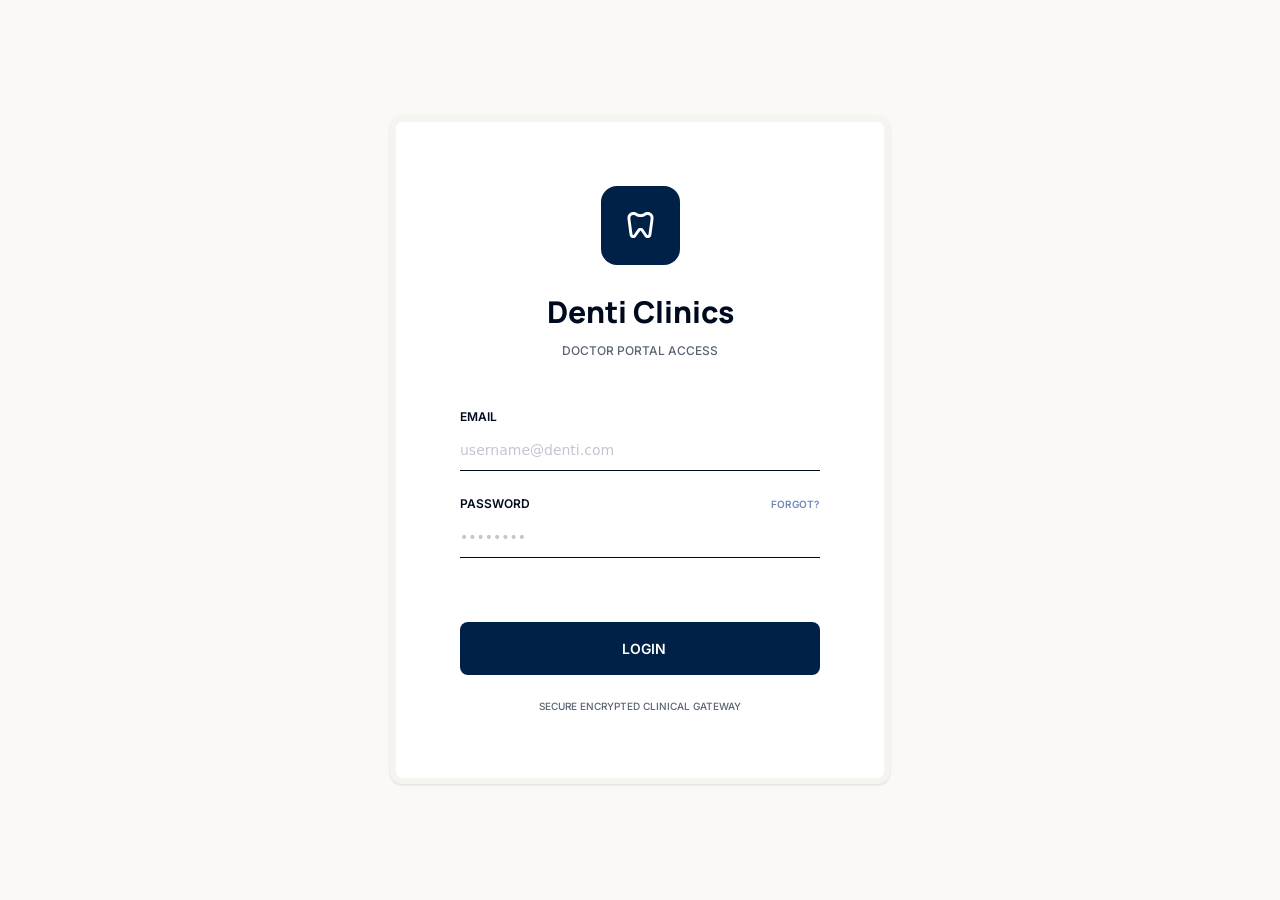
==== login.html @ 8f2dcdc9 "first page" ====
<!DOCTYPE html>
<html lang="en">
<head>
    <meta charset="UTF-8">
    <meta name="viewport" content="width=device-width, initial-scale=1.0">
    <link href="./assets/css/src/output.css" rel="stylesheet">
    <title>Login - Denti Clinics</title>
    <link rel="preconnect" href="https://fonts.googleapis.com">
<link rel="preconnect" href="https://fonts.gstatic.com" crossorigin>
<link href="https://fonts.googleapis.com/css2?family=Manrope:wght@200..800&display=swap" rel="stylesheet">
<link rel="preconnect" href="https://fonts.googleapis.com">
<link rel="preconnect" href="https://fonts.gstatic.com" crossorigin>
<link href="https://fonts.googleapis.com/css2?family=Inter:ital,opsz,wght@0,14..32,100..900;1,14..32,100..900&display=swap" rel="stylesheet">
</head>

<body class="flex items-center justify-center min-h-screen bg-[#faf9f6]">

<div class="col bg-white w-125 h-[667.15px] gap-12 rounded-xl border-[6px] border-[#f5f4f1] shadow-sm p-[64px]">

    <div class="col items-center gap-2  text-center">
        <div class=" bg-[#002147] rounded-2xl   mb-4"><img class=" m-[26px]  w-[27px] h-[27.05px]" src="./assets/imgs/Container.svg" alt="Denti Clinics Logo"></div>
        <h1 class="text-[#000A1E] text-[30px] font-manrope font-extrabold">Denti Clinics</h1>
        <p class="text-[12px] text-[#5A6375] font-inter font-medium">DOCTOR PORTAL ACCESS</p>
    </div>

    <form class="col gap-6  ">
        
        <div class="col gap-1">
            <label class="text-[12px] text-[#000A1E] uppercase  font-inter font-semibold" for="email">Email</label>
            <input class=" border-b border-[#000A1E] px-0 py-2.5 text-sm text-[#000A1E] outline-none placeholder:text-[#C4C6CF]"
                id="email" type="text" placeholder="username@denti.com">
        </div>

        <div class="col gap-1">
            <div class="flex  gap-60.25 items-center">
                <label class="text-[12px]   text-[#000A1E] uppercase  font-inter font-semibold" for="password">Password</label>
                <a href="#" class="text-[10px] text-[#708AB5] uppercase font-inter font-semibold ">Forgot?</a>
            </div>
            <input class=" border-b border-[#000A1E] px-0 py-2.5 text-sm text-[#000A1E] outline-none   placeholder:text-[#C4C6CF]"
                id="password" type="password" placeholder="••••••••">
        </div>

        <button class="mt-10 w-full py-4 px-[161.5px] bg-[#002147] text-white font-inter font-semibold cursor-pointer text-[14px] uppercase rounded-lg "
                type="submit">Login</button>
        <p class="text-center font-inter font-medium text-[#5A6375] text-[10px]" > SECURE ENCRYPTED CLINICAL GATEWAY</p>
    </form>

</div>

</body>
</html>
---- assets/css/src/output.css ----
/*! tailwindcss v4.2.4 | MIT License | https://tailwindcss.com */
@layer properties;
@layer theme, base, components, utilities;
@layer theme {
  :root, :host {
    --font-sans: ui-sans-serif, system-ui, sans-serif, "Apple Color Emoji",
      "Segoe UI Emoji", "Segoe UI Symbol", "Noto Color Emoji";
    --font-mono: ui-monospace, SFMono-Regular, Menlo, Monaco, Consolas, "Liberation Mono",
      "Courier New", monospace;
    --color-amber-200: oklch(92.4% 0.12 95.746);
    --color-white: #fff;
    --spacing: 0.25rem;
    --text-sm: 0.875rem;
    --text-sm--line-height: calc(1.25 / 0.875);
    --font-weight-medium: 500;
    --font-weight-semibold: 600;
    --font-weight-extrabold: 800;
    --tracking-wider: 0.05em;
    --tracking-widest: 0.1em;
    --radius-lg: 0.5rem;
    --radius-xl: 0.75rem;
    --radius-2xl: 1rem;
    --radius-3xl: 1.5rem;
    --default-font-family: var(--font-sans);
    --default-mono-font-family: var(--font-mono);
    --font-manrope: 'Manrope';
    --font-inter: 'Inter';
  }
}
@layer base {
  *, ::after, ::before, ::backdrop, ::file-selector-button {
    box-sizing: border-box;
    margin: 0;
    padding: 0;
    border: 0 solid;
  }
  html, :host {
    line-height: 1.5;
    -webkit-text-size-adjust: 100%;
    tab-size: 4;
    font-family: var(--default-font-family, ui-sans-serif, system-ui, sans-serif, "Apple Color Emoji", "Segoe UI Emoji", "Segoe UI Symbol", "Noto Color Emoji");
    font-feature-settings: var(--default-font-feature-settings, normal);
    font-variation-settings: var(--default-font-variation-settings, normal);
    -webkit-tap-highlight-color: transparent;
  }
  hr {
    height: 0;
    color: inherit;
    border-top-width: 1px;
  }
  abbr:where([title]) {
    -webkit-text-decoration: underline dotted;
    text-decoration: underline dotted;
  }
  h1, h2, h3, h4, h5, h6 {
    font-size: inherit;
    font-weight: inherit;
  }
  a {
    color: inherit;
    -webkit-text-decoration: inherit;
    text-decoration: inherit;
  }
  b, strong {
    font-weight: bolder;
  }
  code, kbd, samp, pre {
    font-family: var(--default-mono-font-family, ui-monospace, SFMono-Regular, Menlo, Monaco, Consolas, "Liberation Mono", "Courier New", monospace);
    font-feature-settings: var(--default-mono-font-feature-settings, normal);
    font-variation-settings: var(--default-mono-font-variation-settings, normal);
    font-size: 1em;
  }
  small {
    font-size: 80%;
  }
  sub, sup {
    font-size: 75%;
    line-height: 0;
    position: relative;
    vertical-align: baseline;
  }
  sub {
    bottom: -0.25em;
  }
  sup {
    top: -0.5em;
  }
  table {
    text-indent: 0;
    border-color: inherit;
    border-collapse: collapse;
  }
  :-moz-focusring {
    outline: auto;
  }
  progress {
    vertical-align: baseline;
  }
  summary {
    display: list-item;
  }
  ol, ul, menu {
    list-style: none;
  }
  img, svg, video, canvas, audio, iframe, embed, object {
    display: block;
    vertical-align: middle;
  }
  img, video {
    max-width: 100%;
    height: auto;
  }
  button, input, select, optgroup, textarea, ::file-selector-button {
    font: inherit;
    font-feature-settings: inherit;
    font-variation-settings: inherit;
    letter-spacing: inherit;
    color: inherit;
    border-radius: 0;
    background-color: transparent;
    opacity: 1;
  }
  :where(select:is([multiple], [size])) optgroup {
    font-weight: bolder;
  }
  :where(select:is([multiple], [size])) optgroup option {
    padding-inline-start: 20px;
  }
  ::file-selector-button {
    margin-inline-end: 4px;
  }
  ::placeholder {
    opacity: 1;
  }
  @supports (not (-webkit-appearance: -apple-pay-button))  or (contain-intrinsic-size: 1px) {
    ::placeholder {
      color: currentcolor;
      @supports (color: color-mix(in lab, red, red)) {
        color: color-mix(in oklab, currentcolor 50%, transparent);
      }
    }
  }
  textarea {
    resize: vertical;
  }
  ::-webkit-search-decoration {
    -webkit-appearance: none;
  }
  ::-webkit-date-and-time-value {
    min-height: 1lh;
    text-align: inherit;
  }
  ::-webkit-datetime-edit {
    display: inline-flex;
  }
  ::-webkit-datetime-edit-fields-wrapper {
    padding: 0;
  }
  ::-webkit-datetime-edit, ::-webkit-datetime-edit-year-field, ::-webkit-datetime-edit-month-field, ::-webkit-datetime-edit-day-field, ::-webkit-datetime-edit-hour-field, ::-webkit-datetime-edit-minute-field, ::-webkit-datetime-edit-second-field, ::-webkit-datetime-edit-millisecond-field, ::-webkit-datetime-edit-meridiem-field {
    padding-block: 0;
  }
  ::-webkit-calendar-picker-indicator {
    line-height: 1;
  }
  :-moz-ui-invalid {
    box-shadow: none;
  }
  button, input:where([type="button"], [type="reset"], [type="submit"]), ::file-selector-button {
    appearance: button;
  }
  ::-webkit-inner-spin-button, ::-webkit-outer-spin-button {
    height: auto;
  }
  [hidden]:where(:not([hidden="until-found"])) {
    display: none !important;
  }
}
@layer utilities {
  .m-0 {
    margin: calc(var(--spacing) * 0);
  }
  .m-\[26px\] {
    margin: 26px;
  }
  .mt-10 {
    margin-top: calc(var(--spacing) * 10);
  }
  .mt-16 {
    margin-top: calc(var(--spacing) * 16);
  }
  .mt-\[40px\] {
    margin-top: 40px;
  }
  .mt-\[64px\] {
    margin-top: 64px;
  }
  .mb-4 {
    margin-bottom: calc(var(--spacing) * 4);
  }
  .col {
    display: flex;
    flex-direction: column;
  }
  .flex {
    display: flex;
  }
  .table {
    display: table;
  }
  .h-\[27\.05px\] {
    height: 27.05px;
  }
  .h-\[27\.15px\] {
    height: 27.15px;
  }
  .h-\[28\.15px\] {
    height: 28.15px;
  }
  .h-\[28\.15002147\] {
    height: 28.15002147;
  }
  .h-\[80px\] {
    height: 80px;
  }
  .h-\[587\.15px\] {
    height: 587.15px;
  }
  .h-\[667\.15px\] {
    height: 667.15px;
  }
  .min-h-screen {
    min-height: 100vh;
  }
  .w-125 {
    width: calc(var(--spacing) * 125);
  }
  .w-\[27px\] {
    width: 27px;
  }
  .w-\[28\.73px\] {
    width: 28.73px;
  }
  .w-\[80px\] {
    width: 80px;
  }
  .w-\[80pxpx\] {
    width: 80pxpx;
  }
  .w-\[500px\] {
    width: 500px;
  }
  .w-full {
    width: 100%;
  }
  .border-collapse {
    border-collapse: collapse;
  }
  .cursor-pointer {
    cursor: pointer;
  }
  .resize {
    resize: both;
  }
  .items-center {
    align-items: center;
  }
  .justify-between {
    justify-content: space-between;
  }
  .justify-center {
    justify-content: center;
  }
  .gap-1 {
    gap: calc(var(--spacing) * 1);
  }
  .gap-2 {
    gap: calc(var(--spacing) * 2);
  }
  .gap-6 {
    gap: calc(var(--spacing) * 6);
  }
  .gap-12 {
    gap: calc(var(--spacing) * 12);
  }
  .gap-60 {
    gap: calc(var(--spacing) * 60);
  }
  .gap-60\.25 {
    gap: calc(var(--spacing) * 60.25);
  }
  .gap-79 {
    gap: calc(var(--spacing) * 79);
  }
  .gap-79\.5 {
    gap: calc(var(--spacing) * 79.5);
  }
  .gap-795 {
    gap: calc(var(--spacing) * 795);
  }
  .gap-\[8px\] {
    gap: 8px;
  }
  .gap-\[48px\] {
    gap: 48px;
  }
  .gap-\[318px\] {
    gap: 318px;
  }
  .rounded-2xl {
    border-radius: var(--radius-2xl);
  }
  .rounded-3xl {
    border-radius: var(--radius-3xl);
  }
  .rounded-lg {
    border-radius: var(--radius-lg);
  }
  .rounded-xl {
    border-radius: var(--radius-xl);
  }
  .border {
    border-style: var(--tw-border-style);
    border-width: 1px;
  }
  .border-2 {
    border-style: var(--tw-border-style);
    border-width: 2px;
  }
  .border-\[6px\] {
    border-style: var(--tw-border-style);
    border-width: 6px;
  }
  .border-b {
    border-bottom-style: var(--tw-border-style);
    border-bottom-width: 1px;
  }
  .border-\[\#000A1E\] {
    border-color: #000A1E;
  }
  .border-\[\#f5f4f1\] {
    border-color: #f5f4f1;
  }
  .bg-\[\#002147\] {
    background-color: #002147;
  }
  .bg-\[\#faf9f6\] {
    background-color: #faf9f6;
  }
  .bg-\[002147\] {
    background-color: 002147;
  }
  .bg-amber-200 {
    background-color: var(--color-amber-200);
  }
  .bg-transparent {
    background-color: transparent;
  }
  .bg-white {
    background-color: var(--color-white);
  }
  .p-2 {
    padding: calc(var(--spacing) * 2);
  }
  .p-\[26\.5\] {
    padding: 26.5;
  }
  .p-\[26\.5px\] {
    padding: 26.5px;
  }
  .p-\[64px\] {
    padding: 64px;
  }
  .px-0 {
    padding-inline: calc(var(--spacing) * 0);
  }
  .px-\[161\.5px\] {
    padding-inline: 161.5px;
  }
  .py-2 {
    padding-block: calc(var(--spacing) * 2);
  }
  .py-2\.5 {
    padding-block: calc(var(--spacing) * 2.5);
  }
  .py-4 {
    padding-block: calc(var(--spacing) * 4);
  }
  .py-\[8px\] {
    padding-block: 8px;
  }
  .py-\[10px\] {
    padding-block: 10px;
  }
  .pt-\[64px\] {
    padding-top: 64px;
  }
  .text-center {
    text-align: center;
  }
  .font-inter {
    font-family: var(--font-inter);
  }
  .font-manrope {
    font-family: var(--font-manrope);
  }
  .text-sm {
    font-size: var(--text-sm);
    line-height: var(--tw-leading, var(--text-sm--line-height));
  }
  .text-\[10px\] {
    font-size: 10px;
  }
  .text-\[11px\] {
    font-size: 11px;
  }
  .text-\[12px\] {
    font-size: 12px;
  }
  .text-\[14px\] {
    font-size: 14px;
  }
  .text-\[30px\] {
    font-size: 30px;
  }
  .font-extrabold {
    --tw-font-weight: var(--font-weight-extrabold);
    font-weight: var(--font-weight-extrabold);
  }
  .font-medium {
    --tw-font-weight: var(--font-weight-medium);
    font-weight: var(--font-weight-medium);
  }
  .font-semibold {
    --tw-font-weight: var(--font-weight-semibold);
    font-weight: var(--font-weight-semibold);
  }
  .tracking-wider {
    --tw-tracking: var(--tracking-wider);
    letter-spacing: var(--tracking-wider);
  }
  .tracking-widest {
    --tw-tracking: var(--tracking-widest);
    letter-spacing: var(--tracking-widest);
  }
  .text-\[\#000A1E\] {
    color: #000A1E;
  }
  .text-\[\#5A6375\] {
    color: #5A6375;
  }
  .text-\[\#708AB5\] {
    color: #708AB5;
  }
  .text-\[\#888780\] {
    color: #888780;
  }
  .text-white {
    color: var(--color-white);
  }
  .uppercase {
    text-transform: uppercase;
  }
  .underline {
    text-decoration-line: underline;
  }
  .opacity-0 {
    opacity: 0%;
  }
  .opacity-\[\.05\] {
    opacity: .05;
  }
  .shadow-sm {
    --tw-shadow: 0 1px 3px 0 var(--tw-shadow-color, rgb(0 0 0 / 0.1)), 0 1px 2px -1px var(--tw-shadow-color, rgb(0 0 0 / 0.1));
    box-shadow: var(--tw-inset-shadow), var(--tw-inset-ring-shadow), var(--tw-ring-offset-shadow), var(--tw-ring-shadow), var(--tw-shadow);
  }
  .outline {
    outline-style: var(--tw-outline-style);
    outline-width: 1px;
  }
  .filter {
    filter: var(--tw-blur,) var(--tw-brightness,) var(--tw-contrast,) var(--tw-grayscale,) var(--tw-hue-rotate,) var(--tw-invert,) var(--tw-saturate,) var(--tw-sepia,) var(--tw-drop-shadow,);
  }
  .outline-none {
    --tw-outline-style: none;
    outline-style: none;
  }
  .placeholder\:text-\[\#C4C6CF\] {
    &::placeholder {
      color: #C4C6CF;
    }
  }
}
@property --tw-border-style {
  syntax: "*";
  inherits: false;
  initial-value: solid;
}
@property --tw-font-weight {
  syntax: "*";
  inherits: false;
}
@property --tw-tracking {
  syntax: "*";
  inherits: false;
}
@property --tw-shadow {
  syntax: "*";
  inherits: false;
  initial-value: 0 0 #0000;
}
@property --tw-shadow-color {
  syntax: "*";
  inherits: false;
}
@property --tw-shadow-alpha {
  syntax: "<percentage>";
  inherits: false;
  initial-value: 100%;
}
@property --tw-inset-shadow {
  syntax: "*";
  inherits: false;
  initial-value: 0 0 #0000;
}
@property --tw-inset-shadow-color {
  syntax: "*";
  inherits: false;
}
@property --tw-inset-shadow-alpha {
  syntax: "<percentage>";
  inherits: false;
  initial-value: 100%;
}
@property --tw-ring-color {
  syntax: "*";
  inherits: false;
}
@property --tw-ring-shadow {
  syntax: "*";
  inherits: false;
  initial-value: 0 0 #0000;
}
@property --tw-inset-ring-color {
  syntax: "*";
  inherits: false;
}
@property --tw-inset-ring-shadow {
  syntax: "*";
  inherits: false;
  initial-value: 0 0 #0000;
}
@property --tw-ring-inset {
  syntax: "*";
  inherits: false;
}
@property --tw-ring-offset-width {
  syntax: "<length>";
  inherits: false;
  initial-value: 0px;
}
@property --tw-ring-offset-color {
  syntax: "*";
  inherits: false;
  initial-value: #fff;
}
@property --tw-ring-offset-shadow {
  syntax: "*";
  inherits: false;
  initial-value: 0 0 #0000;
}
@property --tw-outline-style {
  syntax: "*";
  inherits: false;
  initial-value: solid;
}
@property --tw-blur {
  syntax: "*";
  inherits: false;
}
@property --tw-brightness {
  syntax: "*";
  inherits: false;
}
@property --tw-contrast {
  syntax: "*";
  inherits: false;
}
@property --tw-grayscale {
  syntax: "*";
  inherits: false;
}
@property --tw-hue-rotate {
  syntax: "*";
  inherits: false;
}
@property --tw-invert {
  syntax: "*";
  inherits: false;
}
@property --tw-opacity {
  syntax: "*";
  inherits: false;
}
@property --tw-saturate {
  syntax: "*";
  inherits: false;
}
@property --tw-sepia {
  syntax: "*";
  inherits: false;
}
@property --tw-drop-shadow {
  syntax: "*";
  inherits: false;
}
@property --tw-drop-shadow-color {
  syntax: "*";
  inherits: false;
}
@property --tw-drop-shadow-alpha {
  syntax: "<percentage>";
  inherits: false;
  initial-value: 100%;
}
@property --tw-drop-shadow-size {
  syntax: "*";
  inherits: false;
}
@layer properties {
  @supports ((-webkit-hyphens: none) and (not (margin-trim: inline))) or ((-moz-orient: inline) and (not (color:rgb(from red r g b)))) {
    *, ::before, ::after, ::backdrop {
      --tw-border-style: solid;
      --tw-font-weight: initial;
      --tw-tracking: initial;
      --tw-shadow: 0 0 #0000;
      --tw-shadow-color: initial;
      --tw-shadow-alpha: 100%;
      --tw-inset-shadow: 0 0 #0000;
      --tw-inset-shadow-color: initial;
      --tw-inset-shadow-alpha: 100%;
      --tw-ring-color: initial;
      --tw-ring-shadow: 0 0 #0000;
      --tw-inset-ring-color: initial;
      --tw-inset-ring-shadow: 0 0 #0000;
      --tw-ring-inset: initial;
      --tw-ring-offset-width: 0px;
      --tw-ring-offset-color: #fff;
      --tw-ring-offset-shadow: 0 0 #0000;
      --tw-outline-style: solid;
      --tw-blur: initial;
      --tw-brightness: initial;
      --tw-contrast: initial;
      --tw-grayscale: initial;
      --tw-hue-rotate: initial;
      --tw-invert: initial;
      --tw-opacity: initial;
      --tw-saturate: initial;
      --tw-sepia: initial;
      --tw-drop-shadow: initial;
      --tw-drop-shadow-color: initial;
      --tw-drop-shadow-alpha: 100%;
      --tw-drop-shadow-size: initial;
    }
  }
}
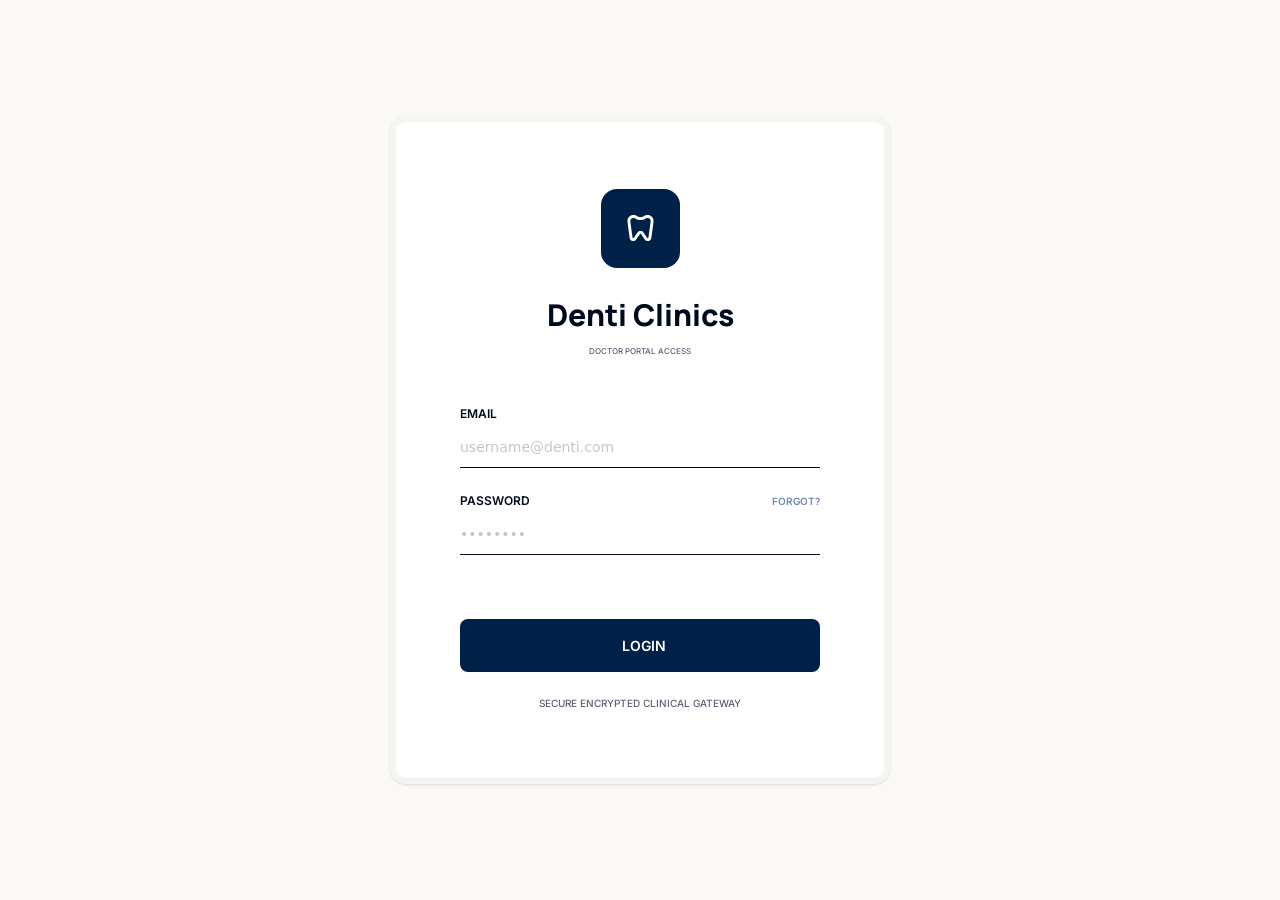
==== commit cda58705: "Login page Fully Responsive Done" ====
--- a/login.html
+++ b/login.html
@@ -13,14 +13,14 @@
 <link href="https://fonts.googleapis.com/css2?family=Inter:ital,opsz,wght@0,14..32,100..900;1,14..32,100..900&display=swap" rel="stylesheet">
 </head>
 
-<body class="flex items-center justify-center min-h-screen bg-[#faf9f6]">
+<body class="flex items-center justify-center min-h-screen bg-[#faf9f6] ">
 
-<div class="col bg-white w-125 h-[667.15px] gap-12 rounded-xl border-[6px] border-[#f5f4f1] shadow-sm p-[64px]">
+<div class="col bg-white lg:w-125  lg:h-[667.15px] lg:gap-12 lg:rounded-xl lg:border-[6px] border-[#f5f4f1] shadow-sm lg:p-[64px]  md:w-[426px] md:h-[598px] md:gap-2.5 md:p-[41px] md:lg:rounded-2xl  max-sm:w-[342px] max-sm:min-h-[566px] max-sm:gap-8 max-sm:p-[33px] max-sm:justify-center   sm:w-[342px] sm:min-h-[566px] sm:gap-8 sm:p-[33px] sm:justify-center ">
 
     <div class="col items-center gap-2  text-center">
         <div class=" bg-[#002147] rounded-2xl   mb-4"><img class=" m-[26px]  w-[27px] h-[27.05px]" src="./assets/imgs/Container.svg" alt="Denti Clinics Logo"></div>
-        <h1 class="text-[#000A1E] text-[30px] font-manrope font-extrabold">Denti Clinics</h1>
-        <p class="text-[12px] text-[#5A6375] font-inter font-medium">DOCTOR PORTAL ACCESS</p>
+        <h1 class="text-[#000A1E] max-sm:text-[25px] sm:text-[25px] md:text-[30px] font-manrope font-extrabold">Denti Clinics</h1>
+        <p class="text-[12px] sm:text-[8px] max-sm:text-[8px] text-[#5A6375] font-inter font-medium">DOCTOR PORTAL ACCESS</p>
     </div>
 
     <form class="col gap-6  ">
@@ -32,7 +32,7 @@
         </div>
 
         <div class="col gap-1">
-            <div class="flex  gap-60.25 items-center">
+            <div class="flex justify-between items-center">
                 <label class="text-[12px]   text-[#000A1E] uppercase  font-inter font-semibold" for="password">Password</label>
                 <a href="#" class="text-[10px] text-[#708AB5] uppercase font-inter font-semibold ">Forgot?</a>
             </div>
@@ -40,7 +40,7 @@
                 id="password" type="password" placeholder="••••••••">
         </div>
 
-        <button class="mt-10 w-full py-4 px-[161.5px] bg-[#002147] text-white font-inter font-semibold cursor-pointer text-[14px] uppercase rounded-lg "
+        <button class="lg:mt-10 md:mt-8 w-full  py-4  lg:px-[161.5px] md:px-[150.61px] bg-[#002147] text-white font-inter font-semibold cursor-pointer text-[14px] uppercase rounded-lg "
                 type="submit">Login</button>
         <p class="text-center font-inter font-medium text-[#5A6375] text-[10px]" > SECURE ENCRYPTED CLINICAL GATEWAY</p>
     </form>
--- a/assets/css/src/output.css
+++ b/assets/css/src/output.css
@@ -8,6 +8,7 @@
     --font-mono: ui-monospace, SFMono-Regular, Menlo, Monaco, Consolas, "Liberation Mono",
       "Courier New", monospace;
     --color-amber-200: oklch(92.4% 0.12 95.746);
+    --color-amber-500: oklch(76.9% 0.188 70.08);
     --color-white: #fff;
     --spacing: 0.25rem;
     --text-sm: 0.875rem;
@@ -176,23 +177,11 @@
   }
 }
 @layer utilities {
-  .m-0 {
-    margin: calc(var(--spacing) * 0);
-  }
   .m-\[26px\] {
     margin: 26px;
   }
   .mt-10 {
     margin-top: calc(var(--spacing) * 10);
-  }
-  .mt-16 {
-    margin-top: calc(var(--spacing) * 16);
-  }
-  .mt-\[40px\] {
-    margin-top: 40px;
-  }
-  .mt-\[64px\] {
-    margin-top: 64px;
   }
   .mb-4 {
     margin-bottom: calc(var(--spacing) * 4);
@@ -210,45 +199,12 @@
   .h-\[27\.05px\] {
     height: 27.05px;
   }
-  .h-\[27\.15px\] {
-    height: 27.15px;
-  }
-  .h-\[28\.15px\] {
-    height: 28.15px;
-  }
-  .h-\[28\.15002147\] {
-    height: 28.15002147;
-  }
-  .h-\[80px\] {
-    height: 80px;
-  }
-  .h-\[587\.15px\] {
-    height: 587.15px;
-  }
-  .h-\[667\.15px\] {
-    height: 667.15px;
-  }
   .min-h-screen {
     min-height: 100vh;
   }
-  .w-125 {
-    width: calc(var(--spacing) * 125);
-  }
   .w-\[27px\] {
     width: 27px;
   }
-  .w-\[28\.73px\] {
-    width: 28.73px;
-  }
-  .w-\[80px\] {
-    width: 80px;
-  }
-  .w-\[80pxpx\] {
-    width: 80pxpx;
-  }
-  .w-\[500px\] {
-    width: 500px;
-  }
   .w-full {
     width: 100%;
   }
@@ -279,8 +235,8 @@
   .gap-6 {
     gap: calc(var(--spacing) * 6);
   }
-  .gap-12 {
-    gap: calc(var(--spacing) * 12);
+  .gap-8 {
+    gap: calc(var(--spacing) * 8);
   }
   .gap-60 {
     gap: calc(var(--spacing) * 60);
@@ -288,48 +244,22 @@
   .gap-60\.25 {
     gap: calc(var(--spacing) * 60.25);
   }
-  .gap-79 {
-    gap: calc(var(--spacing) * 79);
-  }
-  .gap-79\.5 {
-    gap: calc(var(--spacing) * 79.5);
-  }
-  .gap-795 {
-    gap: calc(var(--spacing) * 795);
-  }
-  .gap-\[8px\] {
-    gap: 8px;
-  }
-  .gap-\[48px\] {
-    gap: 48px;
-  }
-  .gap-\[318px\] {
-    gap: 318px;
+  .gap-\[224\.19px\] {
+    gap: 224.19px;
+  }
+  .gap-\[224\] {
+    gap: 224;
   }
   .rounded-2xl {
     border-radius: var(--radius-2xl);
   }
-  .rounded-3xl {
-    border-radius: var(--radius-3xl);
-  }
   .rounded-lg {
     border-radius: var(--radius-lg);
-  }
-  .rounded-xl {
-    border-radius: var(--radius-xl);
   }
   .border {
     border-style: var(--tw-border-style);
     border-width: 1px;
   }
-  .border-2 {
-    border-style: var(--tw-border-style);
-    border-width: 2px;
-  }
-  .border-\[6px\] {
-    border-style: var(--tw-border-style);
-    border-width: 6px;
-  }
   .border-b {
     border-bottom-style: var(--tw-border-style);
     border-bottom-width: 1px;
@@ -346,33 +276,24 @@
   .bg-\[\#faf9f6\] {
     background-color: #faf9f6;
   }
-  .bg-\[002147\] {
-    background-color: 002147;
-  }
-  .bg-amber-200 {
-    background-color: var(--color-amber-200);
-  }
-  .bg-transparent {
-    background-color: transparent;
-  }
   .bg-white {
     background-color: var(--color-white);
   }
-  .p-2 {
-    padding: calc(var(--spacing) * 2);
-  }
-  .p-\[26\.5\] {
-    padding: 26.5;
-  }
-  .p-\[26\.5px\] {
-    padding: 26.5px;
-  }
-  .p-\[64px\] {
-    padding: 64px;
-  }
   .px-0 {
     padding-inline: calc(var(--spacing) * 0);
   }
+  .px-8 {
+    padding-inline: calc(var(--spacing) * 8);
+  }
+  .px-\[150\.5px\] {
+    padding-inline: 150.5px;
+  }
+  .px-\[150\.61px\] {
+    padding-inline: 150.61px;
+  }
+  .px-\[151\.5px\] {
+    padding-inline: 151.5px;
+  }
   .px-\[161\.5px\] {
     padding-inline: 161.5px;
   }
@@ -385,14 +306,8 @@
   .py-4 {
     padding-block: calc(var(--spacing) * 4);
   }
-  .py-\[8px\] {
-    padding-block: 8px;
-  }
-  .py-\[10px\] {
-    padding-block: 10px;
-  }
-  .pt-\[64px\] {
-    padding-top: 64px;
+  .py-12 {
+    padding-block: calc(var(--spacing) * 12);
   }
   .text-center {
     text-align: center;
@@ -410,14 +325,14 @@
   .text-\[10px\] {
     font-size: 10px;
   }
-  .text-\[11px\] {
-    font-size: 11px;
-  }
   .text-\[12px\] {
     font-size: 12px;
   }
   .text-\[14px\] {
     font-size: 14px;
+  }
+  .text-\[25px\] {
+    font-size: 25px;
   }
   .text-\[30px\] {
     font-size: 30px;
@@ -434,14 +349,6 @@
     --tw-font-weight: var(--font-weight-semibold);
     font-weight: var(--font-weight-semibold);
   }
-  .tracking-wider {
-    --tw-tracking: var(--tracking-wider);
-    letter-spacing: var(--tracking-wider);
-  }
-  .tracking-widest {
-    --tw-tracking: var(--tracking-widest);
-    letter-spacing: var(--tracking-widest);
-  }
   .text-\[\#000A1E\] {
     color: #000A1E;
   }
@@ -451,9 +358,6 @@
   .text-\[\#708AB5\] {
     color: #708AB5;
   }
-  .text-\[\#888780\] {
-    color: #888780;
-  }
   .text-white {
     color: var(--color-white);
   }
@@ -462,12 +366,6 @@
   }
   .underline {
     text-decoration-line: underline;
-  }
-  .opacity-0 {
-    opacity: 0%;
-  }
-  .opacity-\[\.05\] {
-    opacity: .05;
   }
   .shadow-sm {
     --tw-shadow: 0 1px 3px 0 var(--tw-shadow-color, rgb(0 0 0 / 0.1)), 0 1px 2px -1px var(--tw-shadow-color, rgb(0 0 0 / 0.1));
@@ -477,9 +375,6 @@
     outline-style: var(--tw-outline-style);
     outline-width: 1px;
   }
-  .filter {
-    filter: var(--tw-blur,) var(--tw-brightness,) var(--tw-contrast,) var(--tw-grayscale,) var(--tw-hue-rotate,) var(--tw-invert,) var(--tw-saturate,) var(--tw-sepia,) var(--tw-drop-shadow,);
-  }
   .outline-none {
     --tw-outline-style: none;
     outline-style: none;
@@ -489,6 +384,336 @@
       color: #C4C6CF;
     }
   }
+  .max-sm\:min-h-\[566px\] {
+    @media (width < 40rem) {
+      min-height: 566px;
+    }
+  }
+  .max-sm\:w-\[342px\] {
+    @media (width < 40rem) {
+      width: 342px;
+    }
+  }
+  .max-sm\:w-full {
+    @media (width < 40rem) {
+      width: 100%;
+    }
+  }
+  .max-sm\:justify-center {
+    @media (width < 40rem) {
+      justify-content: center;
+    }
+  }
+  .max-sm\:gap-8 {
+    @media (width < 40rem) {
+      gap: calc(var(--spacing) * 8);
+    }
+  }
+  .max-sm\:bg-amber-500 {
+    @media (width < 40rem) {
+      background-color: var(--color-amber-500);
+    }
+  }
+  .max-sm\:p-\[33px\] {
+    @media (width < 40rem) {
+      padding: 33px;
+    }
+  }
+  .max-sm\:text-\[8px\] {
+    @media (width < 40rem) {
+      font-size: 8px;
+    }
+  }
+  .max-sm\:text-\[25px\] {
+    @media (width < 40rem) {
+      font-size: 25px;
+    }
+  }
+  .sm\:m-5 {
+    @media (width >= 40rem) {
+      margin: calc(var(--spacing) * 5);
+    }
+  }
+  .sm\:h-\[480px\] {
+    @media (width >= 40rem) {
+      height: 480px;
+    }
+  }
+  .sm\:h-\[580px\] {
+    @media (width >= 40rem) {
+      height: 580px;
+    }
+  }
+  .sm\:min-h-\[566\] {
+    @media (width >= 40rem) {
+      min-height: 566;
+    }
+  }
+  .sm\:min-h-\[566px\] {
+    @media (width >= 40rem) {
+      min-height: 566px;
+    }
+  }
+  .sm\:min-h-fit {
+    @media (width >= 40rem) {
+      min-height: fit-content;
+    }
+  }
+  .sm\:min-h-screen {
+    @media (width >= 40rem) {
+      min-height: 100vh;
+    }
+  }
+  .sm\:sm\:min-h-fit {
+    @media (width >= 40rem) {
+      @media (width >= 40rem) {
+        min-height: fit-content;
+      }
+    }
+  }
+  .sm\:w-342 {
+    @media (width >= 40rem) {
+      width: calc(var(--spacing) * 342);
+    }
+  }
+  .sm\:w-\[320px\] {
+    @media (width >= 40rem) {
+      width: 320px;
+    }
+  }
+  .sm\:w-\[342\] {
+    @media (width >= 40rem) {
+      width: 342;
+    }
+  }
+  .sm\:w-\[342px\] {
+    @media (width >= 40rem) {
+      width: 342px;
+    }
+  }
+  .sm\:w-\[430px\] {
+    @media (width >= 40rem) {
+      width: 430px;
+    }
+  }
+  .sm\:w-full {
+    @media (width >= 40rem) {
+      width: 100%;
+    }
+  }
+  .sm\:justify-center {
+    @media (width >= 40rem) {
+      justify-content: center;
+    }
+  }
+  .sm\:justify-start {
+    @media (width >= 40rem) {
+      justify-content: flex-start;
+    }
+  }
+  .sm\:gap-8 {
+    @media (width >= 40rem) {
+      gap: calc(var(--spacing) * 8);
+    }
+  }
+  .sm\:rounded-xl {
+    @media (width >= 40rem) {
+      border-radius: var(--radius-xl);
+    }
+  }
+  .sm\:border-\[6px\] {
+    @media (width >= 40rem) {
+      border-style: var(--tw-border-style);
+      border-width: 6px;
+    }
+  }
+  .sm\:bg-amber-500 {
+    @media (width >= 40rem) {
+      background-color: var(--color-amber-500);
+    }
+  }
+  .sm\:p-\[32px\] {
+    @media (width >= 40rem) {
+      padding: 32px;
+    }
+  }
+  .sm\:p-\[33\] {
+    @media (width >= 40rem) {
+      padding: 33;
+    }
+  }
+  .sm\:p-\[33px\] {
+    @media (width >= 40rem) {
+      padding: 33px;
+    }
+  }
+  .sm\:p-\[64px\] {
+    @media (width >= 40rem) {
+      padding: 64px;
+    }
+  }
+  .sm\:text-\[8px\] {
+    @media (width >= 40rem) {
+      font-size: 8px;
+    }
+  }
+  .sm\:text-\[25px\] {
+    @media (width >= 40rem) {
+      font-size: 25px;
+    }
+  }
+  .max-sm\:sm\:text-\[25px\] {
+    @media (width < 40rem) {
+      @media (width >= 40rem) {
+        font-size: 25px;
+      }
+    }
+  }
+  .md\:mt-8 {
+    @media (width >= 48rem) {
+      margin-top: calc(var(--spacing) * 8);
+    }
+  }
+  .md\:h-\[540px\] {
+    @media (width >= 48rem) {
+      height: 540px;
+    }
+  }
+  .md\:h-\[598\] {
+    @media (width >= 48rem) {
+      height: 598;
+    }
+  }
+  .md\:h-\[598px\] {
+    @media (width >= 48rem) {
+      height: 598px;
+    }
+  }
+  .md\:min-h-screen {
+    @media (width >= 48rem) {
+      min-height: 100vh;
+    }
+  }
+  .md\:w-\[426\] {
+    @media (width >= 48rem) {
+      width: 426;
+    }
+  }
+  .md\:w-\[426px\] {
+    @media (width >= 48rem) {
+      width: 426px;
+    }
+  }
+  .md\:gap-2\.5 {
+    @media (width >= 48rem) {
+      gap: calc(var(--spacing) * 2.5);
+    }
+  }
+  .md\:gap-10 {
+    @media (width >= 48rem) {
+      gap: calc(var(--spacing) * 10);
+    }
+  }
+  .md\:p-\[40px\] {
+    @media (width >= 48rem) {
+      padding: 40px;
+    }
+  }
+  .md\:p-\[41px\] {
+    @media (width >= 48rem) {
+      padding: 41px;
+    }
+  }
+  .md\:px-\[150\.61px\] {
+    @media (width >= 48rem) {
+      padding-inline: 150.61px;
+    }
+  }
+  .md\:py-5 {
+    @media (width >= 48rem) {
+      padding-block: calc(var(--spacing) * 5);
+    }
+  }
+  .md\:text-\[30px\] {
+    @media (width >= 48rem) {
+      font-size: 30px;
+    }
+  }
+  .lg\:mt-10 {
+    @media (width >= 64rem) {
+      margin-top: calc(var(--spacing) * 10);
+    }
+  }
+  .lg\:h-\[667\.15px\] {
+    @media (width >= 64rem) {
+      height: 667.15px;
+    }
+  }
+  .lg\:min-h-screen {
+    @media (width >= 64rem) {
+      min-height: 100vh;
+    }
+  }
+  .lg\:w-125 {
+    @media (width >= 64rem) {
+      width: calc(var(--spacing) * 125);
+    }
+  }
+  .lg\:gap-12 {
+    @media (width >= 64rem) {
+      gap: calc(var(--spacing) * 12);
+    }
+  }
+  .lg\:rounded-xl {
+    @media (width >= 64rem) {
+      border-radius: var(--radius-xl);
+    }
+  }
+  .lg\:border-\[6px\] {
+    @media (width >= 64rem) {
+      border-style: var(--tw-border-style);
+      border-width: 6px;
+    }
+  }
+  .lg\:p-\[10px\] {
+    @media (width >= 64rem) {
+      padding: 10px;
+    }
+  }
+  .lg\:p-\[64px\] {
+    @media (width >= 64rem) {
+      padding: 64px;
+    }
+  }
+  .lg\:p-\[px\] {
+    @media (width >= 64rem) {
+      padding: px;
+    }
+  }
+  .lg\:px-\[161\.5px\] {
+    @media (width >= 64rem) {
+      padding-inline: 161.5px;
+    }
+  }
+  .lg\:py-4 {
+    @media (width >= 64rem) {
+      padding-block: calc(var(--spacing) * 4);
+    }
+  }
+  .md\:lg\:rounded-2xl {
+    @media (width >= 48rem) {
+      @media (width >= 64rem) {
+        border-radius: var(--radius-2xl);
+      }
+    }
+  }
+  .md\:lg\:rounded-se-2xl {
+    @media (width >= 48rem) {
+      @media (width >= 64rem) {
+        border-start-end-radius: var(--radius-2xl);
+      }
+    }
+  }
 }
 @property --tw-border-style {
   syntax: "*";
@@ -496,10 +721,6 @@
   initial-value: solid;
 }
 @property --tw-font-weight {
-  syntax: "*";
-  inherits: false;
-}
-@property --tw-tracking {
   syntax: "*";
   inherits: false;
 }
@@ -572,66 +793,12 @@
   syntax: "*";
   inherits: false;
   initial-value: solid;
-}
-@property --tw-blur {
-  syntax: "*";
-  inherits: false;
-}
-@property --tw-brightness {
-  syntax: "*";
-  inherits: false;
-}
-@property --tw-contrast {
-  syntax: "*";
-  inherits: false;
-}
-@property --tw-grayscale {
-  syntax: "*";
-  inherits: false;
-}
-@property --tw-hue-rotate {
-  syntax: "*";
-  inherits: false;
-}
-@property --tw-invert {
-  syntax: "*";
-  inherits: false;
-}
-@property --tw-opacity {
-  syntax: "*";
-  inherits: false;
-}
-@property --tw-saturate {
-  syntax: "*";
-  inherits: false;
-}
-@property --tw-sepia {
-  syntax: "*";
-  inherits: false;
-}
-@property --tw-drop-shadow {
-  syntax: "*";
-  inherits: false;
-}
-@property --tw-drop-shadow-color {
-  syntax: "*";
-  inherits: false;
-}
-@property --tw-drop-shadow-alpha {
-  syntax: "<percentage>";
-  inherits: false;
-  initial-value: 100%;
-}
-@property --tw-drop-shadow-size {
-  syntax: "*";
-  inherits: false;
 }
 @layer properties {
   @supports ((-webkit-hyphens: none) and (not (margin-trim: inline))) or ((-moz-orient: inline) and (not (color:rgb(from red r g b)))) {
     *, ::before, ::after, ::backdrop {
       --tw-border-style: solid;
       --tw-font-weight: initial;
-      --tw-tracking: initial;
       --tw-shadow: 0 0 #0000;
       --tw-shadow-color: initial;
       --tw-shadow-alpha: 100%;
@@ -647,19 +814,6 @@
       --tw-ring-offset-color: #fff;
       --tw-ring-offset-shadow: 0 0 #0000;
       --tw-outline-style: solid;
-      --tw-blur: initial;
-      --tw-brightness: initial;
-      --tw-contrast: initial;
-      --tw-grayscale: initial;
-      --tw-hue-rotate: initial;
-      --tw-invert: initial;
-      --tw-opacity: initial;
-      --tw-saturate: initial;
-      --tw-sepia: initial;
-      --tw-drop-shadow: initial;
-      --tw-drop-shadow-color: initial;
-      --tw-drop-shadow-alpha: 100%;
-      --tw-drop-shadow-size: initial;
-    }
-  }
-}
+    }
+  }
+}
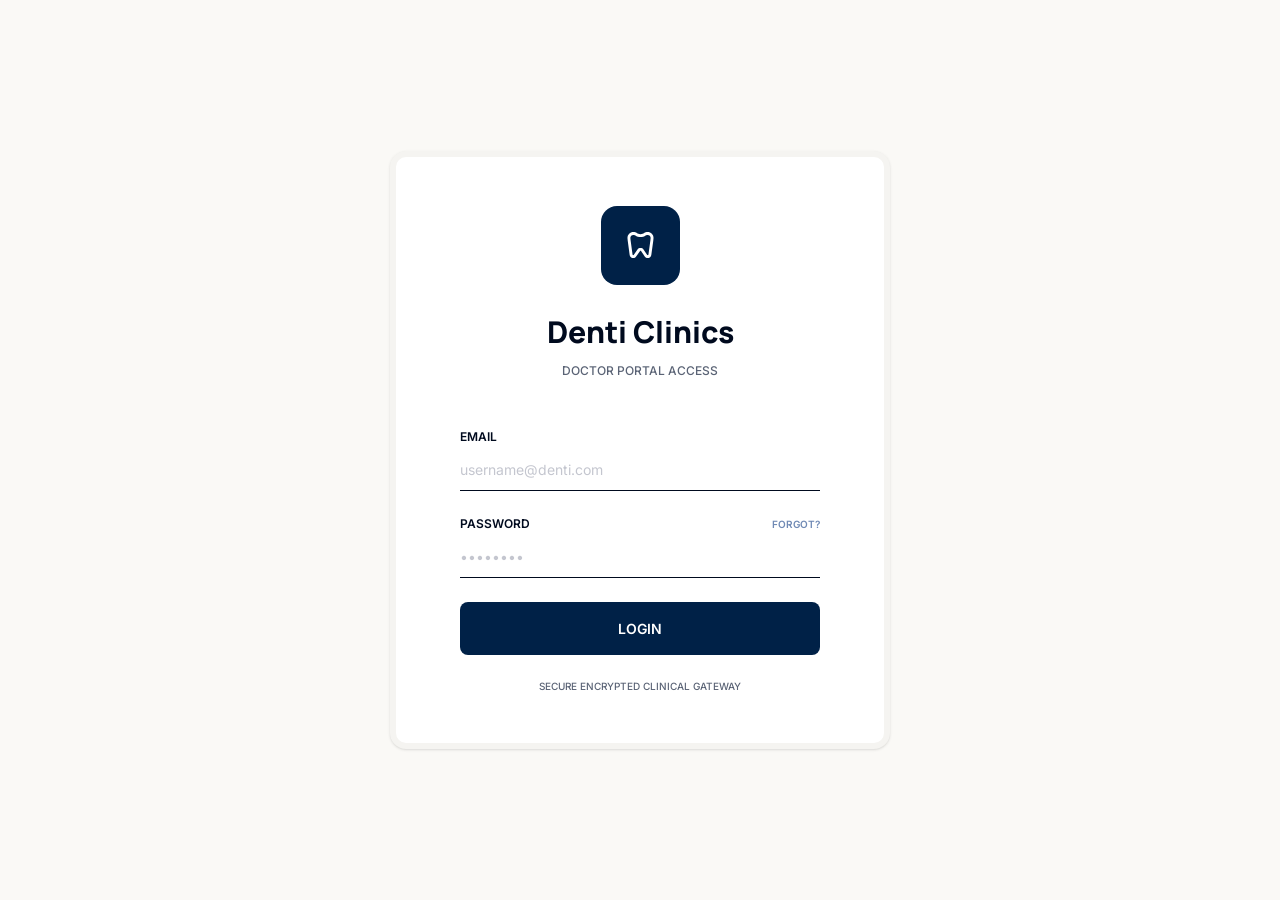
==== commit a4dd37f2: "aside bar -dashboard page for web" ====
--- a/login.html
+++ b/login.html
@@ -4,6 +4,8 @@
     <meta charset="UTF-8">
     <meta name="viewport" content="width=device-width, initial-scale=1.0">
     <link href="./assets/css/src/output.css" rel="stylesheet">
+    <link rel="icon" href="./assets/imgs/appIcon.svg" type="image/svg+xml">
+
     <title>Login - Denti Clinics</title>
     <link rel="preconnect" href="https://fonts.googleapis.com">
 <link rel="preconnect" href="https://fonts.gstatic.com" crossorigin>
@@ -13,36 +15,36 @@
 <link href="https://fonts.googleapis.com/css2?family=Inter:ital,opsz,wght@0,14..32,100..900;1,14..32,100..900&display=swap" rel="stylesheet">
 </head>
 
-<body class="flex items-center justify-center min-h-screen bg-[#faf9f6] ">
+<body class="flex-center min-h-screen bg-bgPrimary ">
 
-<div class="col bg-white lg:w-125  lg:h-[667.15px] lg:gap-12 lg:rounded-xl lg:border-[6px] border-[#f5f4f1] shadow-sm lg:p-[64px]  md:w-[426px] md:h-[598px] md:gap-2.5 md:p-[41px] md:lg:rounded-2xl  max-sm:w-[342px] max-sm:min-h-[566px] max-sm:gap-8 max-sm:p-[33px] max-sm:justify-center   sm:w-[342px] sm:min-h-[566px] sm:gap-8 sm:p-[33px] sm:justify-center ">
+<div class="col bg-white lg:w-125  lg:h-166.7 lg:gap-12 lg:rounded-xl lg:border-[6px] border-card shadow-sm lg:p-16  md:w-106.5 md:h-149.5 md:gap-2.5 md:p-10.25 md:lg:rounded-2xl  max-sm:w-85.5 max-sm:min-h-141.5 max-sm:gap-8 max-sm:p-8.25 max-sm:justify-center   sm:w-85.5 sm:min-h-141.5 sm:gap-8 sm:p-8.25 sm:justify-center ">
 
     <div class="col items-center gap-2  text-center">
-        <div class=" bg-[#002147] rounded-2xl   mb-4"><img class=" m-[26px]  w-[27px] h-[27.05px]" src="./assets/imgs/Container.svg" alt="Denti Clinics Logo"></div>
-        <h1 class="text-[#000A1E] max-sm:text-[25px] sm:text-[25px] md:text-[30px] font-manrope font-extrabold">Denti Clinics</h1>
-        <p class="text-[12px] sm:text-[8px] max-sm:text-[8px] text-[#5A6375] font-inter font-medium">DOCTOR PORTAL ACCESS</p>
+        <div class=" bg-primary rounded-2xl  mb-4"><img class=" m-6.5  w-6.75 h-6.75" src="./assets/imgs/loginIcon.svg" alt="Denti Clinics Logo"></div>
+        <h1 class="text-textPrimary text-[25px] md:text-[30px] font-manrope font-extrabold">Denti Clinics</h1>
+        <p class=" text-[8px] md:text-[12px] text-textMuted font-inter font-medium">DOCTOR PORTAL ACCESS</p>
     </div>
 
     <form class="col gap-6  ">
         
         <div class="col gap-1">
-            <label class="text-[12px] text-[#000A1E] uppercase  font-inter font-semibold" for="email">Email</label>
-            <input class=" border-b border-[#000A1E] px-0 py-2.5 text-sm text-[#000A1E] outline-none placeholder:text-[#C4C6CF]"
+            <label class="input-label" for="email">Email</label>
+            <input class=" input-field"
                 id="email" type="text" placeholder="username@denti.com">
         </div>
 
         <div class="col gap-1">
-            <div class="flex justify-between items-center">
-                <label class="text-[12px]   text-[#000A1E] uppercase  font-inter font-semibold" for="password">Password</label>
-                <a href="#" class="text-[10px] text-[#708AB5] uppercase font-inter font-semibold ">Forgot?</a>
+            <div class="flex-between">
+                <label class="input-label" for="password">Password</label>
+                <a href="#" class="text-[10px] text-forgot uppercase font-inter font-semibold ">Forgot?</a>
             </div>
-            <input class=" border-b border-[#000A1E] px-0 py-2.5 text-sm text-[#000A1E] outline-none   placeholder:text-[#C4C6CF]"
+            <input class=" input-field"
                 id="password" type="password" placeholder="••••••••">
         </div>
 
-        <button class="lg:mt-10 md:mt-8 w-full  py-4  lg:px-[161.5px] md:px-[150.61px] bg-[#002147] text-white font-inter font-semibold cursor-pointer text-[14px] uppercase rounded-lg "
+        <button class="btn-primary " 
                 type="submit">Login</button>
-        <p class="text-center font-inter font-medium text-[#5A6375] text-[10px]" > SECURE ENCRYPTED CLINICAL GATEWAY</p>
+        <p class="text-center font-inter font-medium text-textMuted text-[10px]" > SECURE ENCRYPTED CLINICAL GATEWAY</p>
     </form>
 
 </div>
--- a/assets/css/src/output.css
+++ b/assets/css/src/output.css
@@ -7,23 +7,39 @@
       "Segoe UI Emoji", "Segoe UI Symbol", "Noto Color Emoji";
     --font-mono: ui-monospace, SFMono-Regular, Menlo, Monaco, Consolas, "Liberation Mono",
       "Courier New", monospace;
-    --color-amber-200: oklch(92.4% 0.12 95.746);
-    --color-amber-500: oklch(76.9% 0.188 70.08);
+    --color-orange-50: oklch(98% 0.016 73.684);
+    --color-orange-500: oklch(70.5% 0.213 47.604);
+    --color-green-50: oklch(98.2% 0.018 155.826);
+    --color-green-600: oklch(62.7% 0.194 149.214);
+    --color-blue-50: oklch(97% 0.014 254.604);
+    --color-blue-600: oklch(54.6% 0.245 262.881);
+    --color-gray-50: oklch(98.5% 0.002 247.839);
+    --color-gray-100: oklch(96.7% 0.003 264.542);
+    --color-gray-200: oklch(92.8% 0.006 264.531);
     --color-white: #fff;
     --spacing: 0.25rem;
     --text-sm: 0.875rem;
     --text-sm--line-height: calc(1.25 / 0.875);
     --font-weight-medium: 500;
     --font-weight-semibold: 600;
+    --font-weight-bold: 700;
     --font-weight-extrabold: 800;
     --tracking-wider: 0.05em;
     --tracking-widest: 0.1em;
     --radius-lg: 0.5rem;
     --radius-xl: 0.75rem;
     --radius-2xl: 1rem;
-    --radius-3xl: 1.5rem;
     --default-font-family: var(--font-sans);
     --default-mono-font-family: var(--font-mono);
+    --color-primary: #002147;
+    --color-textPrimary: #000A1E;
+    --color-textMuted: #5A6375;
+    --color-forgot: #708AB5;
+    --color-bgPrimary: #faf9f6;
+    --color-card: #f5f4f1;
+    --color-placeholder: #C4C6CF;
+    --color-menuMuted: #747572;
+    --color-greyheader: #44474;
     --font-manrope: 'Manrope';
     --font-inter: 'Inter';
   }
@@ -177,37 +193,122 @@
   }
 }
 @layer utilities {
-  .m-\[26px\] {
-    margin: 26px;
-  }
-  .mt-10 {
-    margin-top: calc(var(--spacing) * 10);
+  .m-6 {
+    margin: calc(var(--spacing) * 6);
+  }
+  .m-6\.5 {
+    margin: calc(var(--spacing) * 6.5);
   }
   .mb-4 {
     margin-bottom: calc(var(--spacing) * 4);
+  }
+  .mb-12 {
+    margin-bottom: calc(var(--spacing) * 12);
+  }
+  .row {
+    display: flex;
+    flex-direction: row;
+    align-items: center;
   }
   .col {
     display: flex;
     flex-direction: column;
   }
+  .flex-between {
+    display: flex;
+    align-items: center;
+    justify-content: space-between;
+  }
+  .flex-center {
+    display: flex;
+    align-items: center;
+    justify-content: center;
+  }
   .flex {
     display: flex;
   }
   .table {
     display: table;
   }
-  .h-\[27\.05px\] {
-    height: 27.05px;
+  .h-5 {
+    height: calc(var(--spacing) * 5);
+  }
+  .h-6 {
+    height: calc(var(--spacing) * 6);
+  }
+  .h-6\.75 {
+    height: calc(var(--spacing) * 6.75);
+  }
+  .h-8 {
+    height: calc(var(--spacing) * 8);
+  }
+  .h-8\.75 {
+    height: calc(var(--spacing) * 8.75);
+  }
+  .h-11 {
+    height: calc(var(--spacing) * 11);
+  }
+  .h-15 {
+    height: calc(var(--spacing) * 15);
+  }
+  .h-15\.5 {
+    height: calc(var(--spacing) * 15.5);
+  }
+  .h-\[140px\] {
+    height: 140px;
   }
   .min-h-screen {
     min-height: 100vh;
   }
-  .w-\[27px\] {
-    width: 27px;
+  .btn-primary {
+    width: 100%;
+    cursor: pointer;
+    border-radius: var(--radius-lg);
+    background-color: var(--color-primary);
+    padding-block: calc(var(--spacing) * 4);
+    font-family: var(--font-inter);
+    font-size: 14px;
+    --tw-font-weight: var(--font-weight-semibold);
+    font-weight: var(--font-weight-semibold);
+    color: var(--color-white);
+    text-transform: uppercase;
+  }
+  .w-5 {
+    width: calc(var(--spacing) * 5);
+  }
+  .w-6 {
+    width: calc(var(--spacing) * 6);
+  }
+  .w-6\.75 {
+    width: calc(var(--spacing) * 6.75);
+  }
+  .w-8 {
+    width: calc(var(--spacing) * 8);
+  }
+  .w-8\.5 {
+    width: calc(var(--spacing) * 8.5);
+  }
+  .w-14 {
+    width: calc(var(--spacing) * 14);
+  }
+  .w-14\.75 {
+    width: calc(var(--spacing) * 14.75);
+  }
+  .w-20 {
+    width: calc(var(--spacing) * 20);
+  }
+  .w-64 {
+    width: calc(var(--spacing) * 64);
+  }
+  .w-\[1023px\] {
+    width: 1023px;
   }
   .w-full {
     width: 100%;
   }
+  .flex-1 {
+    flex: 1;
+  }
   .border-collapse {
     border-collapse: collapse;
   }
@@ -232,70 +333,121 @@
   .gap-2 {
     gap: calc(var(--spacing) * 2);
   }
+  .gap-3 {
+    gap: calc(var(--spacing) * 3);
+  }
+  .gap-4 {
+    gap: calc(var(--spacing) * 4);
+  }
   .gap-6 {
     gap: calc(var(--spacing) * 6);
   }
   .gap-8 {
     gap: calc(var(--spacing) * 8);
   }
-  .gap-60 {
-    gap: calc(var(--spacing) * 60);
-  }
-  .gap-60\.25 {
-    gap: calc(var(--spacing) * 60.25);
-  }
-  .gap-\[224\.19px\] {
-    gap: 224.19px;
-  }
-  .gap-\[224\] {
-    gap: 224;
-  }
   .rounded-2xl {
     border-radius: var(--radius-2xl);
   }
+  .rounded-full {
+    border-radius: calc(infinity * 1px);
+  }
   .rounded-lg {
     border-radius: var(--radius-lg);
+  }
+  .rounded-xl {
+    border-radius: var(--radius-xl);
   }
   .border {
     border-style: var(--tw-border-style);
     border-width: 1px;
   }
+  .input-field {
+    border-bottom-style: var(--tw-border-style);
+    border-bottom-width: 1px;
+    border-color: var(--color-textPrimary);
+    padding-inline: calc(var(--spacing) * 0);
+    padding-block: calc(var(--spacing) * 2.5);
+    font-family: var(--font-inter);
+    font-size: var(--text-sm);
+    line-height: var(--tw-leading, var(--text-sm--line-height));
+    color: var(--color-textPrimary);
+    --tw-outline-style: none;
+    outline-style: none;
+    &::placeholder {
+      color: var(--color-placeholder);
+    }
+  }
   .border-b {
     border-bottom-style: var(--tw-border-style);
     border-bottom-width: 1px;
   }
-  .border-\[\#000A1E\] {
-    border-color: #000A1E;
-  }
-  .border-\[\#f5f4f1\] {
-    border-color: #f5f4f1;
-  }
-  .bg-\[\#002147\] {
-    background-color: #002147;
-  }
-  .bg-\[\#faf9f6\] {
-    background-color: #faf9f6;
+  .border-l-4 {
+    border-left-style: var(--tw-border-style);
+    border-left-width: 4px;
+  }
+  .border-dashed {
+    --tw-border-style: dashed;
+    border-style: dashed;
+  }
+  .border-card {
+    border-color: var(--color-card);
+  }
+  .border-gray-100 {
+    border-color: var(--color-gray-100);
+  }
+  .border-gray-200 {
+    border-color: var(--color-gray-200);
+  }
+  .border-primary {
+    border-color: var(--color-primary);
+  }
+  .bg-\(--color-primary\) {
+    background-color: var(--color-primary);
+  }
+  .bg-bgPrimary {
+    background-color: var(--color-bgPrimary);
+  }
+  .bg-blue-50 {
+    background-color: var(--color-blue-50);
+  }
+  .bg-gray-50 {
+    background-color: var(--color-gray-50);
+  }
+  .bg-green-50 {
+    background-color: var(--color-green-50);
+  }
+  .bg-orange-50 {
+    background-color: var(--color-orange-50);
+  }
+  .bg-primary {
+    background-color: var(--color-primary);
   }
   .bg-white {
     background-color: var(--color-white);
   }
-  .px-0 {
-    padding-inline: calc(var(--spacing) * 0);
+  .object-cover {
+    object-fit: cover;
+  }
+  .p-3 {
+    padding: calc(var(--spacing) * 3);
+  }
+  .p-6 {
+    padding: calc(var(--spacing) * 6);
+  }
+  .px-2 {
+    padding-inline: calc(var(--spacing) * 2);
+  }
+  .px-3 {
+    padding-inline: calc(var(--spacing) * 3);
+  }
+  .px-4 {
+    padding-inline: calc(var(--spacing) * 4);
   }
   .px-8 {
     padding-inline: calc(var(--spacing) * 8);
   }
-  .px-\[150\.5px\] {
-    padding-inline: 150.5px;
-  }
-  .px-\[150\.61px\] {
-    padding-inline: 150.61px;
-  }
-  .px-\[151\.5px\] {
-    padding-inline: 151.5px;
-  }
-  .px-\[161\.5px\] {
-    padding-inline: 161.5px;
+  .py-1 {
+    padding-block: calc(var(--spacing) * 1);
   }
   .py-2 {
     padding-block: calc(var(--spacing) * 2);
@@ -303,39 +455,74 @@
   .py-2\.5 {
     padding-block: calc(var(--spacing) * 2.5);
   }
-  .py-4 {
-    padding-block: calc(var(--spacing) * 4);
-  }
-  .py-12 {
-    padding-block: calc(var(--spacing) * 12);
+  .py-3 {
+    padding-block: calc(var(--spacing) * 3);
+  }
+  .py-8 {
+    padding-block: calc(var(--spacing) * 8);
+  }
+  .pt-8 {
+    padding-top: calc(var(--spacing) * 8);
+  }
+  .pl-5 {
+    padding-left: calc(var(--spacing) * 5);
   }
   .text-center {
     text-align: center;
   }
+  .input-label {
+    font-family: var(--font-inter);
+    font-size: 12px;
+    --tw-font-weight: var(--font-weight-semibold);
+    font-weight: var(--font-weight-semibold);
+    color: var(--color-textPrimary);
+    text-transform: uppercase;
+  }
   .font-inter {
     font-family: var(--font-inter);
   }
   .font-manrope {
     font-family: var(--font-manrope);
   }
-  .text-sm {
-    font-size: var(--text-sm);
-    line-height: var(--tw-leading, var(--text-sm--line-height));
+  .text-\[8px\] {
+    font-size: 8px;
   }
   .text-\[10px\] {
     font-size: 10px;
   }
+  .text-\[11px\] {
+    font-size: 11px;
+  }
   .text-\[12px\] {
     font-size: 12px;
   }
+  .text-\[13px\] {
+    font-size: 13px;
+  }
   .text-\[14px\] {
     font-size: 14px;
   }
+  .text-\[18px\] {
+    font-size: 18px;
+  }
+  .text-\[20px\] {
+    font-size: 20px;
+  }
+  .text-\[24px\] {
+    font-size: 24px;
+  }
   .text-\[25px\] {
     font-size: 25px;
   }
-  .text-\[30px\] {
-    font-size: 30px;
+  .text-\[32px\] {
+    font-size: 32px;
+  }
+  .text-\[48px\] {
+    font-size: 48px;
+  }
+  .font-bold {
+    --tw-font-weight: var(--font-weight-bold);
+    font-weight: var(--font-weight-bold);
   }
   .font-extrabold {
     --tw-font-weight: var(--font-weight-extrabold);
@@ -349,17 +536,59 @@
     --tw-font-weight: var(--font-weight-semibold);
     font-weight: var(--font-weight-semibold);
   }
-  .text-\[\#000A1E\] {
-    color: #000A1E;
-  }
-  .text-\[\#5A6375\] {
-    color: #5A6375;
-  }
-  .text-\[\#708AB5\] {
-    color: #708AB5;
+  .tracking-\[2px\] {
+    --tw-tracking: 2px;
+    letter-spacing: 2px;
+  }
+  .tracking-wider {
+    --tw-tracking: var(--tracking-wider);
+    letter-spacing: var(--tracking-wider);
+  }
+  .tracking-widest {
+    --tw-tracking: var(--tracking-widest);
+    letter-spacing: var(--tracking-widest);
+  }
+  .text-\(--color-text\) {
+    color: var(--color-text);
+  }
+  .text-\(--color-text-muted\) {
+    color: var(--color-text-muted);
+  }
+  .text-blue-600 {
+    color: var(--color-blue-600);
+  }
+  .text-forgot {
+    color: var(--color-forgot);
+  }
+  .text-green-600 {
+    color: var(--color-green-600);
+  }
+  .text-greyheader {
+    color: var(--color-greyheader);
+  }
+  .text-menuMuted {
+    color: var(--color-menuMuted);
+  }
+  .text-orange-500 {
+    color: var(--color-orange-500);
+  }
+  .text-primary {
+    color: var(--color-primary);
+  }
+  .text-textMuted {
+    color: var(--color-textMuted);
+  }
+  .text-textPrimary {
+    color: var(--color-textPrimary);
   }
   .text-white {
     color: var(--color-white);
+  }
+  .text-white\/60 {
+    color: color-mix(in srgb, #fff 60%, transparent);
+    @supports (color: color-mix(in lab, red, red)) {
+      color: color-mix(in oklab, var(--color-white) 60%, transparent);
+    }
   }
   .uppercase {
     text-transform: uppercase;
@@ -375,28 +604,35 @@
     outline-style: var(--tw-outline-style);
     outline-width: 1px;
   }
-  .outline-none {
-    --tw-outline-style: none;
-    outline-style: none;
-  }
-  .placeholder\:text-\[\#C4C6CF\] {
-    &::placeholder {
-      color: #C4C6CF;
-    }
-  }
-  .max-sm\:min-h-\[566px\] {
+  .grayscale {
+    --tw-grayscale: grayscale(100%);
+    filter: var(--tw-blur,) var(--tw-brightness,) var(--tw-contrast,) var(--tw-grayscale,) var(--tw-hue-rotate,) var(--tw-invert,) var(--tw-saturate,) var(--tw-sepia,) var(--tw-drop-shadow,);
+  }
+  .filter {
+    filter: var(--tw-blur,) var(--tw-brightness,) var(--tw-contrast,) var(--tw-grayscale,) var(--tw-hue-rotate,) var(--tw-invert,) var(--tw-saturate,) var(--tw-sepia,) var(--tw-drop-shadow,);
+  }
+  .hover\:bg-gray-100 {
+    &:hover {
+      @media (hover: hover) {
+        background-color: var(--color-gray-100);
+      }
+    }
+  }
+  .hover\:text-\(--color-text\) {
+    &:hover {
+      @media (hover: hover) {
+        color: var(--color-text);
+      }
+    }
+  }
+  .max-sm\:min-h-141\.5 {
     @media (width < 40rem) {
-      min-height: 566px;
-    }
-  }
-  .max-sm\:w-\[342px\] {
+      min-height: calc(var(--spacing) * 141.5);
+    }
+  }
+  .max-sm\:w-85\.5 {
     @media (width < 40rem) {
-      width: 342px;
-    }
-  }
-  .max-sm\:w-full {
-    @media (width < 40rem) {
-      width: 100%;
+      width: calc(var(--spacing) * 85.5);
     }
   }
   .max-sm\:justify-center {
@@ -409,96 +645,19 @@
       gap: calc(var(--spacing) * 8);
     }
   }
-  .max-sm\:bg-amber-500 {
+  .max-sm\:p-8\.25 {
     @media (width < 40rem) {
-      background-color: var(--color-amber-500);
-    }
-  }
-  .max-sm\:p-\[33px\] {
-    @media (width < 40rem) {
-      padding: 33px;
-    }
-  }
-  .max-sm\:text-\[8px\] {
-    @media (width < 40rem) {
-      font-size: 8px;
-    }
-  }
-  .max-sm\:text-\[25px\] {
-    @media (width < 40rem) {
-      font-size: 25px;
-    }
-  }
-  .sm\:m-5 {
+      padding: calc(var(--spacing) * 8.25);
+    }
+  }
+  .sm\:min-h-141\.5 {
     @media (width >= 40rem) {
-      margin: calc(var(--spacing) * 5);
-    }
-  }
-  .sm\:h-\[480px\] {
+      min-height: calc(var(--spacing) * 141.5);
+    }
+  }
+  .sm\:w-85\.5 {
     @media (width >= 40rem) {
-      height: 480px;
-    }
-  }
-  .sm\:h-\[580px\] {
-    @media (width >= 40rem) {
-      height: 580px;
-    }
-  }
-  .sm\:min-h-\[566\] {
-    @media (width >= 40rem) {
-      min-height: 566;
-    }
-  }
-  .sm\:min-h-\[566px\] {
-    @media (width >= 40rem) {
-      min-height: 566px;
-    }
-  }
-  .sm\:min-h-fit {
-    @media (width >= 40rem) {
-      min-height: fit-content;
-    }
-  }
-  .sm\:min-h-screen {
-    @media (width >= 40rem) {
-      min-height: 100vh;
-    }
-  }
-  .sm\:sm\:min-h-fit {
-    @media (width >= 40rem) {
-      @media (width >= 40rem) {
-        min-height: fit-content;
-      }
-    }
-  }
-  .sm\:w-342 {
-    @media (width >= 40rem) {
-      width: calc(var(--spacing) * 342);
-    }
-  }
-  .sm\:w-\[320px\] {
-    @media (width >= 40rem) {
-      width: 320px;
-    }
-  }
-  .sm\:w-\[342\] {
-    @media (width >= 40rem) {
-      width: 342;
-    }
-  }
-  .sm\:w-\[342px\] {
-    @media (width >= 40rem) {
-      width: 342px;
-    }
-  }
-  .sm\:w-\[430px\] {
-    @media (width >= 40rem) {
-      width: 430px;
-    }
-  }
-  .sm\:w-full {
-    @media (width >= 40rem) {
-      width: 100%;
+      width: calc(var(--spacing) * 85.5);
     }
   }
   .sm\:justify-center {
@@ -506,102 +665,24 @@
       justify-content: center;
     }
   }
-  .sm\:justify-start {
-    @media (width >= 40rem) {
-      justify-content: flex-start;
-    }
-  }
   .sm\:gap-8 {
     @media (width >= 40rem) {
       gap: calc(var(--spacing) * 8);
     }
   }
-  .sm\:rounded-xl {
+  .sm\:p-8\.25 {
     @media (width >= 40rem) {
-      border-radius: var(--radius-xl);
-    }
-  }
-  .sm\:border-\[6px\] {
-    @media (width >= 40rem) {
-      border-style: var(--tw-border-style);
-      border-width: 6px;
-    }
-  }
-  .sm\:bg-amber-500 {
-    @media (width >= 40rem) {
-      background-color: var(--color-amber-500);
-    }
-  }
-  .sm\:p-\[32px\] {
-    @media (width >= 40rem) {
-      padding: 32px;
-    }
-  }
-  .sm\:p-\[33\] {
-    @media (width >= 40rem) {
-      padding: 33;
-    }
-  }
-  .sm\:p-\[33px\] {
-    @media (width >= 40rem) {
-      padding: 33px;
-    }
-  }
-  .sm\:p-\[64px\] {
-    @media (width >= 40rem) {
-      padding: 64px;
-    }
-  }
-  .sm\:text-\[8px\] {
-    @media (width >= 40rem) {
-      font-size: 8px;
-    }
-  }
-  .sm\:text-\[25px\] {
-    @media (width >= 40rem) {
-      font-size: 25px;
-    }
-  }
-  .max-sm\:sm\:text-\[25px\] {
-    @media (width < 40rem) {
-      @media (width >= 40rem) {
-        font-size: 25px;
-      }
-    }
-  }
-  .md\:mt-8 {
+      padding: calc(var(--spacing) * 8.25);
+    }
+  }
+  .md\:h-149\.5 {
     @media (width >= 48rem) {
-      margin-top: calc(var(--spacing) * 8);
-    }
-  }
-  .md\:h-\[540px\] {
+      height: calc(var(--spacing) * 149.5);
+    }
+  }
+  .md\:w-106\.5 {
     @media (width >= 48rem) {
-      height: 540px;
-    }
-  }
-  .md\:h-\[598\] {
-    @media (width >= 48rem) {
-      height: 598;
-    }
-  }
-  .md\:h-\[598px\] {
-    @media (width >= 48rem) {
-      height: 598px;
-    }
-  }
-  .md\:min-h-screen {
-    @media (width >= 48rem) {
-      min-height: 100vh;
-    }
-  }
-  .md\:w-\[426\] {
-    @media (width >= 48rem) {
-      width: 426;
-    }
-  }
-  .md\:w-\[426px\] {
-    @media (width >= 48rem) {
-      width: 426px;
+      width: calc(var(--spacing) * 106.5);
     }
   }
   .md\:gap-2\.5 {
@@ -609,49 +690,19 @@
       gap: calc(var(--spacing) * 2.5);
     }
   }
-  .md\:gap-10 {
+  .md\:p-10\.25 {
     @media (width >= 48rem) {
-      gap: calc(var(--spacing) * 10);
-    }
-  }
-  .md\:p-\[40px\] {
+      padding: calc(var(--spacing) * 10.25);
+    }
+  }
+  .md\:text-\[12px\] {
     @media (width >= 48rem) {
-      padding: 40px;
-    }
-  }
-  .md\:p-\[41px\] {
-    @media (width >= 48rem) {
-      padding: 41px;
-    }
-  }
-  .md\:px-\[150\.61px\] {
-    @media (width >= 48rem) {
-      padding-inline: 150.61px;
-    }
-  }
-  .md\:py-5 {
-    @media (width >= 48rem) {
-      padding-block: calc(var(--spacing) * 5);
+      font-size: 12px;
     }
   }
   .md\:text-\[30px\] {
     @media (width >= 48rem) {
       font-size: 30px;
-    }
-  }
-  .lg\:mt-10 {
-    @media (width >= 64rem) {
-      margin-top: calc(var(--spacing) * 10);
-    }
-  }
-  .lg\:h-\[667\.15px\] {
-    @media (width >= 64rem) {
-      height: 667.15px;
-    }
-  }
-  .lg\:min-h-screen {
-    @media (width >= 64rem) {
-      min-height: 100vh;
     }
   }
   .lg\:w-125 {
@@ -675,29 +726,9 @@
       border-width: 6px;
     }
   }
-  .lg\:p-\[10px\] {
+  .lg\:p-16 {
     @media (width >= 64rem) {
-      padding: 10px;
-    }
-  }
-  .lg\:p-\[64px\] {
-    @media (width >= 64rem) {
-      padding: 64px;
-    }
-  }
-  .lg\:p-\[px\] {
-    @media (width >= 64rem) {
-      padding: px;
-    }
-  }
-  .lg\:px-\[161\.5px\] {
-    @media (width >= 64rem) {
-      padding-inline: 161.5px;
-    }
-  }
-  .lg\:py-4 {
-    @media (width >= 64rem) {
-      padding-block: calc(var(--spacing) * 4);
+      padding: calc(var(--spacing) * 16);
     }
   }
   .md\:lg\:rounded-2xl {
@@ -707,20 +738,17 @@
       }
     }
   }
-  .md\:lg\:rounded-se-2xl {
-    @media (width >= 48rem) {
-      @media (width >= 64rem) {
-        border-start-end-radius: var(--radius-2xl);
-      }
-    }
-  }
+}
+@property --tw-font-weight {
+  syntax: "*";
+  inherits: false;
 }
 @property --tw-border-style {
   syntax: "*";
   inherits: false;
   initial-value: solid;
 }
-@property --tw-font-weight {
+@property --tw-tracking {
   syntax: "*";
   inherits: false;
 }
@@ -793,12 +821,66 @@
   syntax: "*";
   inherits: false;
   initial-value: solid;
+}
+@property --tw-blur {
+  syntax: "*";
+  inherits: false;
+}
+@property --tw-brightness {
+  syntax: "*";
+  inherits: false;
+}
+@property --tw-contrast {
+  syntax: "*";
+  inherits: false;
+}
+@property --tw-grayscale {
+  syntax: "*";
+  inherits: false;
+}
+@property --tw-hue-rotate {
+  syntax: "*";
+  inherits: false;
+}
+@property --tw-invert {
+  syntax: "*";
+  inherits: false;
+}
+@property --tw-opacity {
+  syntax: "*";
+  inherits: false;
+}
+@property --tw-saturate {
+  syntax: "*";
+  inherits: false;
+}
+@property --tw-sepia {
+  syntax: "*";
+  inherits: false;
+}
+@property --tw-drop-shadow {
+  syntax: "*";
+  inherits: false;
+}
+@property --tw-drop-shadow-color {
+  syntax: "*";
+  inherits: false;
+}
+@property --tw-drop-shadow-alpha {
+  syntax: "<percentage>";
+  inherits: false;
+  initial-value: 100%;
+}
+@property --tw-drop-shadow-size {
+  syntax: "*";
+  inherits: false;
 }
 @layer properties {
   @supports ((-webkit-hyphens: none) and (not (margin-trim: inline))) or ((-moz-orient: inline) and (not (color:rgb(from red r g b)))) {
     *, ::before, ::after, ::backdrop {
+      --tw-font-weight: initial;
       --tw-border-style: solid;
-      --tw-font-weight: initial;
+      --tw-tracking: initial;
       --tw-shadow: 0 0 #0000;
       --tw-shadow-color: initial;
       --tw-shadow-alpha: 100%;
@@ -814,6 +896,19 @@
       --tw-ring-offset-color: #fff;
       --tw-ring-offset-shadow: 0 0 #0000;
       --tw-outline-style: solid;
-    }
-  }
-}
+      --tw-blur: initial;
+      --tw-brightness: initial;
+      --tw-contrast: initial;
+      --tw-grayscale: initial;
+      --tw-hue-rotate: initial;
+      --tw-invert: initial;
+      --tw-opacity: initial;
+      --tw-saturate: initial;
+      --tw-sepia: initial;
+      --tw-drop-shadow: initial;
+      --tw-drop-shadow-color: initial;
+      --tw-drop-shadow-alpha: 100%;
+      --tw-drop-shadow-size: initial;
+    }
+  }
+}
